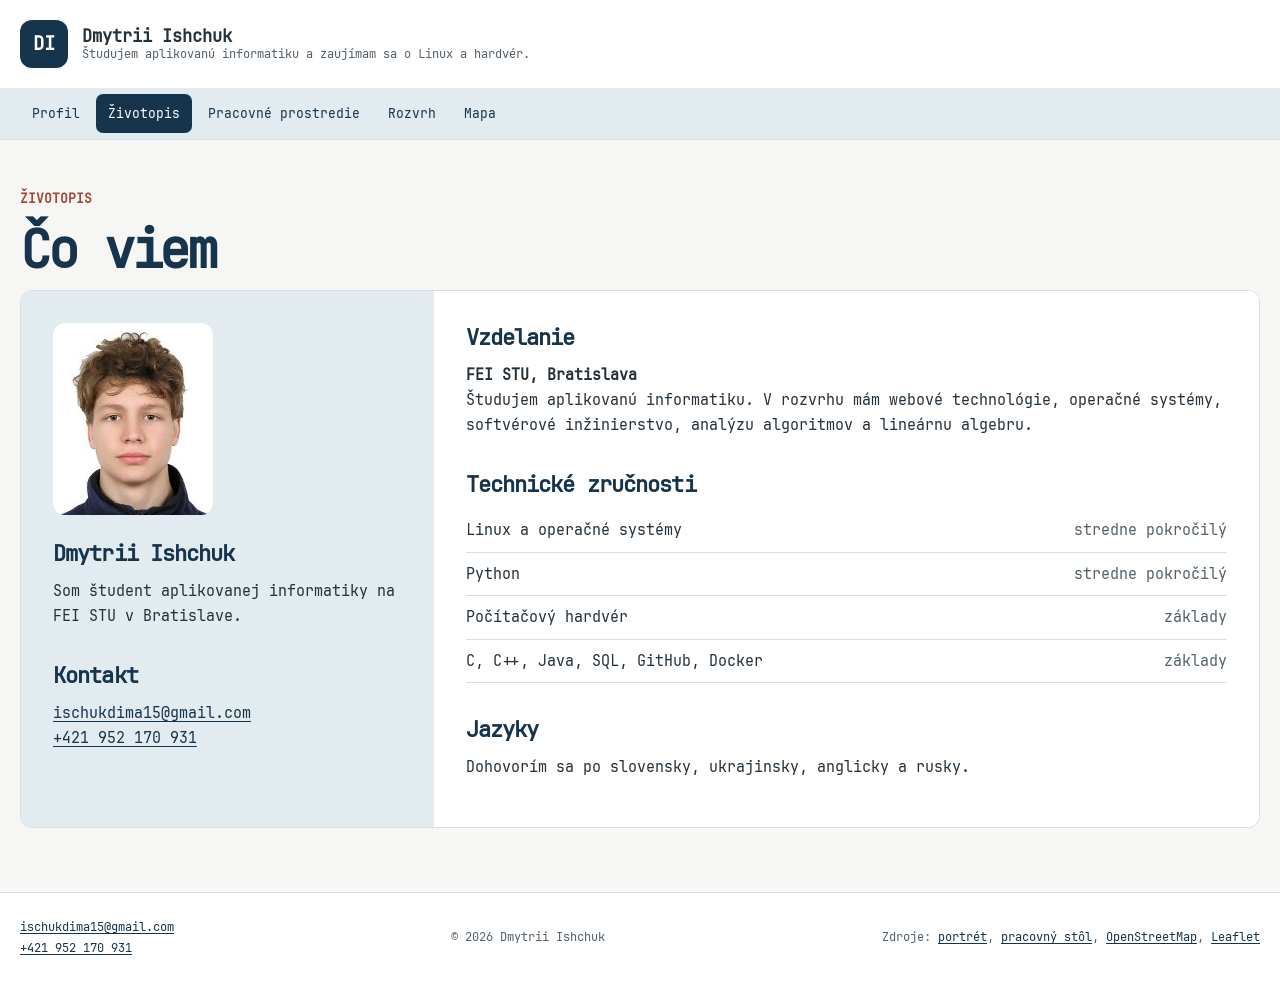
==== pages/cv.html @ 032d3a88 "Version 1.x , 25.09.2026, map.html needs to be done" ====
<!doctype html>
<html lang="sk">
<head>
  <meta charset="utf-8">
  <meta name="viewport" content="width=device-width, initial-scale=1">
  <meta name="description" content="Životopis Dmytriia Ishchuka: štúdium aplikovanej informatiky na FEI STU, technické zručnosti a jazyky.">
  <meta property="og:title" content="Dmytrii Ishchuk | Životopis">
  <meta property="og:description" content="Moje vzdelanie, technické zručnosti a jazyky.">
  <meta property="og:image" content="../img/me.jpeg">
  <title>Dmytrii Ishchuk | Životopis</title>
  <link rel="icon" type="image/png" href="../favicon.png">
  <link rel="stylesheet" href="../css/styles.css">
  <link rel="stylesheet" href="../css/print.css" media="print">
  <script src="../js/script.js" defer></script>
</head>
<body>
  <a class="skip-link" href="#content">Preskočiť na obsah</a>
  <header class="site-header">
    <div class="container masthead">
      <a class="brand" href="../index.html" aria-label="Dmytrii Ishchuk – úvodná stránka">
        <span class="monogram" aria-hidden="true">DI</span>
        <span class="brand-text"><strong>Dmytrii Ishchuk</strong><small>Študujem aplikovanú informatiku a zaujímam sa o Linux a hardvér.</small></span>
      </a>
    </div>
    <div class="navigation-bar">
      <div class="container navigation-inner">
        <button class="menu-button" type="button" aria-controls="main-nav" aria-expanded="false"><span aria-hidden="true">☰</span> Menu</button>
        <nav class="main-nav" id="main-nav" aria-label="Hlavná navigácia">
          <ul>
            <li><a href="../index.html">Profil</a></li>
            <li><a href="cv.html" aria-current="page">Životopis</a></li>
            <li><a href="workspace.html">Pracovné prostredie</a></li>
            <li><a href="schedule.html">Rozvrh</a></li>
            <li><a href="map.html">Mapa</a></li>
          </ul>
        </nav>
      </div>
    </div>
  </header>

  <main class="container" id="content">
    <p class="eyebrow">Životopis</p>
    <h1>Čo viem</h1>
    <div class="cv-layout">
      <aside class="cv-sidebar">
        <img class="cv-portrait" src="../img/me.jpeg" alt="Portrét Dmytriia Ishchuka" width="160" height="192" loading="lazy">
        <h2>Dmytrii Ishchuk</h2>
        <p>Som študent aplikovanej informatiky na FEI STU v Bratislave.</p>
        <h2>Kontakt</h2>
        <address>
          <a href="mailto:ischukdima15@gmail.com">ischukdima15@gmail.com</a>
          <a href="tel:+421952170931">+421 952 170 931</a>
        </address>
      </aside>
      <div class="cv-main">
        <section aria-labelledby="education-title">
          <h2 id="education-title">Vzdelanie</h2>
          <p><strong>FEI STU, Bratislava</strong><br>Študujem aplikovanú informatiku. V rozvrhu mám webové technológie, operačné systémy, softvérové inžinierstvo, analýzu algoritmov a lineárnu algebru.</p>
        </section>
        <section aria-labelledby="skills-title">
          <h2 id="skills-title">Technické zručnosti</h2>
          <ul class="skill-list">
            <li><span>Linux a operačné systémy</span><span>stredne pokročilý</span></li>
            <li><span>Python</span><span>stredne pokročilý</span></li>
            <li><span>Počítačový hardvér</span><span>základy</span></li>
            <li><span>C, C++, Java, SQL, GitHub, Docker</span><span>základy</span></li>
          </ul>
        </section>
        <section aria-labelledby="languages-title">
          <h2 id="languages-title">Jazyky</h2>
          <p>Dohovorím sa po slovensky, ukrajinsky, anglicky a rusky.</p>
        </section>
      </div>
    </div>
  </main>

  <footer class="site-footer">
    <div class="container footer-inner">
      <address><a href="mailto:ischukdima15@gmail.com">ischukdima15@gmail.com</a><a href="tel:+421952170931">+421 952 170 931</a></address>
      <p>© 2026 Dmytrii Ishchuk</p>
      <p>Zdroje: <a href="../img/me.jpeg">portrét</a>, <a href="../img/workspace.jpg">pracovný stôl</a>, <a href="https://www.openstreetmap.org/copyright">OpenStreetMap</a>, <a href="https://leafletjs.com/">Leaflet</a></p>
    </div>
  </footer>
</body>
</html>
---- css/styles.css ----
@font-face {
  font-family: "JetBrains Mono";
  src: url("../fonts/jetbrains-mono.woff2") format("woff2");
  font-style: normal;
  font-weight: 400;
  font-display: swap;
}

:root {
  --brand-primary: #17344d;
  --brand-secondary: #e2ebef;
  --accent: #a54631;
  --text: #24313b;
  --muted: #53616b;
  --background: #f6f7f5;
  --surface: #ffffff;
  --border: #d5dfe3;
  --physical: #e9eee4;
  --radius: 12px;
  --space: 1rem;
}

* {
  box-sizing: border-box;
}

html {
  scroll-behavior: smooth;
}

body {
  margin: 0;
  background: var(--background);
  color: var(--text);
  font-family: "JetBrains Mono", monospace;
  font-size: 0.94rem;
  line-height: 1.65;
}

a {
  color: var(--brand-primary);
  text-underline-offset: 0.2em;
}

a:hover {
  color: var(--accent);
}

button {
  font: inherit;
}

:focus-visible {
  outline: 3px solid var(--accent);
  outline-offset: 3px;
}

.container {
  width: min(calc(100% - 2rem), 1240px);
  margin-inline: auto;
}

.skip-link {
  position: absolute;
  top: -4rem;
  left: var(--space);
  z-index: 10;
  padding: 0.5rem 0.75rem;
  background: var(--brand-primary);
  color: var(--surface);
}

.skip-link:focus {
  top: 0.5rem;
}

.site-header {
  background: var(--surface);
  border-bottom: 1px solid var(--border);
}

.masthead {
  padding-block: 1.25rem;
}

.brand {
  display: inline-flex;
  align-items: center;
  gap: 0.9rem;
  color: var(--text);
  text-decoration: none;
}

.brand:hover {
  color: var(--brand-primary);
}

.monogram {
  display: grid;
  flex: 0 0 3rem;
  place-items: center;
  width: 3rem;
  height: 3rem;
  border-radius: var(--radius);
  background: var(--brand-primary);
  color: var(--surface);
  font-size: 1.2rem;
  font-weight: 700;
  line-height: 1;
}

.brand-text {
  display: grid;
  line-height: 1.35;
}

.brand-text strong {
  font-size: 1.05rem;
}

.brand-text small {
  color: var(--muted);
  font-size: 0.73rem;
}

.navigation-bar {
  background: var(--brand-secondary);
}

.navigation-inner {
  display: flex;
  align-items: center;
}

.menu-button {
  display: none;
  border: 0;
  background: transparent;
  color: var(--brand-primary);
  cursor: pointer;
}

.main-nav ul {
  display: flex;
  flex-wrap: wrap;
  gap: 0.25rem;
  margin: 0;
  padding: 0.35rem 0;
  list-style: none;
}

.main-nav a {
  display: block;
  padding: 0.55rem 0.75rem;
  border-radius: 7px;
  color: var(--brand-primary);
  font-size: 0.84rem;
  text-decoration: none;
}

.main-nav a:hover,
.main-nav a[aria-current="page"] {
  background: var(--brand-primary);
  color: var(--surface);
}

main {
  padding-block: 3rem 4rem;
}

h1,
h2,
p {
  margin-top: 0;
}

h1,
h2 {
  color: var(--brand-primary);
  line-height: 1.25;
}

h1 {
  margin-bottom: 0.5rem;
  font-size: clamp(2rem, 5vw, 3.25rem);
  letter-spacing: -0.06em;
}

h2 {
  font-size: 1.4rem;
  letter-spacing: -0.04em;
}

.eyebrow {
  margin-bottom: 0.5rem;
  color: var(--accent);
  font-size: 0.8rem;
  font-weight: 700;
  text-transform: uppercase;
}

.lead {
  margin-bottom: 2rem;
  color: var(--muted);
  font-size: 1.1rem;
}

.profile-section {
  max-width: 850px;
}

.profile-copy::after {
  display: block;
  clear: both;
  content: "";
}

.profile-copy p {
  max-width: 65ch;
}

.portrait {
  float: left;
  width: 160px;
  height: 192px;
  margin: 0 1.75rem 1rem 0;
  border-radius: var(--radius);
  object-fit: cover;
}

.interests-section {
  margin-top: 2rem;
}

.key-list {
  display: grid;
  grid-template-columns: repeat(3, minmax(0, 1fr));
  gap: var(--space);
  margin: 0;
  padding: 0;
  list-style: none;
}

.key-list li {
  padding: 1rem;
  border: 1px solid var(--border);
  border-radius: var(--radius);
  background: var(--surface);
}

.key-list li::before {
  margin-right: 0.5rem;
  color: var(--accent);
  content: "•";
}

.motto {
  max-width: 850px;
  margin-top: 2rem;
  padding: 1.25rem 1.5rem;
  border-left: 4px solid var(--accent);
  background: var(--brand-secondary);
  font-style: italic;
}

.motto p {
  margin: 0;
}

.site-footer {
  border-top: 1px solid var(--border);
  background: var(--surface);
  color: var(--muted);
  font-size: 0.78rem;
}

.footer-inner {
  display: flex;
  flex-wrap: wrap;
  align-items: center;
  justify-content: space-between;
  gap: 0.5rem 2rem;
  padding-block: 1.5rem;
}

.footer-inner address {
  display: grid;
  font-style: normal;
}

.footer-inner p {
  margin: 0;
}

.cv-layout {
  display: grid;
  grid-template-columns: minmax(230px, 1fr) 2fr;
  overflow: hidden;
  border: 1px solid var(--border);
  border-radius: var(--radius);
}

.cv-sidebar,
.cv-main {
  padding: 2rem;
}

.cv-sidebar {
  background: var(--brand-secondary);
}

.cv-sidebar h2,
.cv-main h2 {
  margin-bottom: 0.75rem;
}

.cv-sidebar h2:not(:first-of-type),
.cv-main section:not(:first-child) {
  margin-top: 2rem;
}

.cv-portrait {
  display: block;
  width: 160px;
  height: 192px;
  margin-bottom: 1.5rem;
  border-radius: var(--radius);
  object-fit: cover;
}

.cv-sidebar address {
  display: grid;
  font-style: normal;
  overflow-wrap: anywhere;
}

.cv-main {
  background: var(--surface);
}

.skill-list {
  margin: 0;
  padding: 0;
  list-style: none;
}

.skill-list li {
  display: flex;
  flex-wrap: wrap;
  justify-content: space-between;
  gap: 0.25rem 1rem;
  padding: 0.55rem 0;
  border-bottom: 1px solid var(--border);
}

.skill-list li span:last-child {
  color: var(--muted);
}

.workspace-figure {
  max-width: 600px;
  margin: 0 auto;
}

.workspace-photo {
  position: relative;
}

.workspace-photo > img {
  display: block;
  width: 100%;
  height: auto;
  border-radius: var(--radius);
}

.hotspot {
  appearance: none;
  position: absolute;
  z-index: 2;
  top: var(--spot-y);
  left: var(--spot-x);
  width: 2.5rem;
  height: 2.5rem;
  margin: 0;
  transform: translate(-50%, -50%);
  border: 3px solid var(--surface);
  border-radius: 50%;
  background: var(--brand-primary);
  box-shadow: 0 0 0 2px var(--brand-primary);
  cursor: pointer;
}

.hotspot:hover,
.hotspot:checked {
  background: var(--accent);
  box-shadow: 0 0 0 3px var(--accent);
}

.hotspot-panels {
  position: absolute;
  z-index: 1;
  inset: 0;
}

.hotspot-panel {
  position: absolute;
  visibility: hidden;
  width: min(19rem, 70%);
  padding: 0.9rem 1rem;
  border-radius: var(--radius);
  background: var(--brand-primary);
  color: var(--surface);
  opacity: 0;
}

.hotspot-panel h3 {
  margin: 0 0 0.25rem;
  font-size: 1rem;
}

.hotspot-panel p {
  margin: 0;
  font-size: 0.78rem;
}

.panel-monitor { top: 5%; left: 5%; }
.panel-keyboard { top: 44%; left: 5%; }
.panel-mouse { top: 46%; left: 5%; }
.panel-laptop { bottom: 4%; right: 4%; }
.panel-mat { top: 60%; left: 20%; }

#spot-monitor:checked ~ .hotspot-panels .panel-monitor,
#spot-keyboard:checked ~ .hotspot-panels .panel-keyboard,
#spot-mouse:checked ~ .hotspot-panels .panel-mouse,
#spot-laptop:checked ~ .hotspot-panels .panel-laptop,
#spot-mat:checked ~ .hotspot-panels .panel-mat {
  visibility: visible;
  opacity: 1;
}

.workspace-figure figcaption {
  margin-top: 0.75rem;
  color: var(--muted);
  font-size: 0.8rem;
}

.status-message {
  padding: 0.75rem 1rem;
  border-left: 4px solid var(--accent);
  background: var(--brand-secondary);
}

.filter-buttons {
  display: flex;
  flex-wrap: wrap;
  gap: 0.5rem;
  margin-bottom: 1rem;
}

.filter-buttons button {
  padding: 0.55rem 0.8rem;
  border: 1px solid var(--brand-primary);
  border-radius: 7px;
  background: var(--surface);
  color: var(--brand-primary);
  cursor: pointer;
}

.filter-buttons button:hover,
.filter-buttons button[aria-pressed="true"] {
  background: var(--brand-primary);
  color: var(--surface);
}

.table-scroll {
  overflow-x: auto;
  border: 1px solid var(--border);
  border-radius: var(--radius);
}

.schedule-table {
  width: 100%;
  min-width: 1200px;
  border-collapse: collapse;
  table-layout: fixed;
  font-size: 0.72rem;
  text-align: center;
}

.schedule-table caption {
  padding: 0.7rem;
  color: var(--muted);
  text-align: left;
}

.schedule-table th,
.schedule-table td {
  padding: 0.65rem 0.3rem;
  border: 1px solid var(--border);
  overflow-wrap: anywhere;
}

.schedule-table thead {
  background: var(--brand-primary);
  color: var(--surface);
}

.schedule-table tbody tr:nth-of-type(even) {
  background: var(--brand-secondary);
}

.schedule-table tbody th {
  color: var(--brand-primary);
  text-align: left;
}

.schedule-table .free {
  color: var(--muted);
}

.schedule-table .lecture {
  background: var(--brand-secondary);
}

.schedule-table .exercise {
  background: var(--surface);
}

.schedule-table .physical {
  background: var(--physical);
}

.schedule-table .lesson {
  font-weight: 700;
}

.schedule-table .lesson small {
  font-weight: 400;
}

.schedule-table .is-current {
  outline: 3px solid var(--accent);
  outline-offset: -3px;
}

.schedule-table .is-filtered {
  background: var(--background);
}

.schedule-table .is-filtered .lesson-content {
  visibility: hidden;
}

.semester-section {
  margin-top: 2.5rem;
}

.semester-section p {
  margin-bottom: 0.5rem;
}

.semester-section progress {
  width: min(100%, 500px);
  height: 1rem;
  accent-color: var(--accent);
}

.semester-section output {
  margin-left: 0.5rem;
}

.map-controls {
  display: grid;
  grid-template-columns: repeat(2, minmax(0, 1fr));
  gap: var(--space);
  margin-block: 1.5rem;
}

.map-controls label {
  display: grid;
  gap: 0.3rem;
  font-weight: 700;
}

.map-controls select {
  width: 100%;
  padding: 0.65rem;
  border: 1px solid var(--border);
  border-radius: 7px;
  background: var(--surface);
  color: var(--text);
  font: inherit;
}

#map {
  height: 480px;
  border: 1px solid var(--border);
  border-radius: var(--radius);
}

@media (max-width: 768px) {
  .navigation-inner {
    display: block;
  }

  .menu-button {
    display: block;
    padding: 0.7rem 0.25rem;
  }

  .main-nav {
    display: none;
  }

  .main-nav.is-open {
    display: block;
  }

  .main-nav ul {
    display: block;
    padding: 0 0 0.5rem;
  }

  .main-nav a {
    padding: 0.65rem 0.75rem;
  }

  main {
    padding-block: 2rem 3rem;
  }

  .key-list {
    grid-template-columns: 1fr;
  }

  .brand-text small {
    max-width: 28ch;
  }

  .portrait {
    float: none;
    width: 160px;
    height: 192px;
    margin: 0 0 1rem;
  }

  .cv-layout {
    grid-template-columns: 1fr;
  }

  .cv-sidebar,
  .cv-main {
    padding: 1.5rem;
  }

  .workspace-photo {
    margin-bottom: 10rem;
  }

  .hotspot-panels {
    top: 100%;
    bottom: auto;
    height: 10rem;
  }

  .hotspot-panel {
    inset: 0;
    width: 100%;
    border-radius: 0 0 var(--radius) var(--radius);
  }

  .map-controls {
    grid-template-columns: 1fr;
  }

  #map {
    height: 360px;
  }
}

@media (prefers-reduced-motion: reduce) {
  html {
    scroll-behavior: auto;
  }
}
---- css/print.css ----
@media print {
  @page {
    size: A4;
    margin: 12mm;
  }

  body {
    background: white;
    color: black;
    font-size: 9pt;
  }

  .site-header {
    border: 0;
  }

  .monogram {
    border: 1px solid black;
    background: white;
    color: black;
  }

  h1,
  h2,
  .eyebrow {
    color: black;
  }

  .navigation-bar,
  .menu-button,
  .site-footer,
  .skip-link {
    display: none;
  }

  .masthead,
  main {
    padding-block: 0 8mm;
  }

  h1 {
    font-size: 20pt;
  }

  h2 {
    font-size: 12pt;
  }

  .cv-layout {
    grid-template-columns: 32% 68%;
    border: 0;
  }

  .cv-sidebar,
  .cv-main {
    padding: 5mm;
    background: white;
  }

  .cv-portrait {
    width: 100px;
    height: 120px;
  }

  .cv-sidebar h2:not(:first-of-type),
  .cv-main section:not(:first-child) {
    margin-top: 5mm;
  }
}
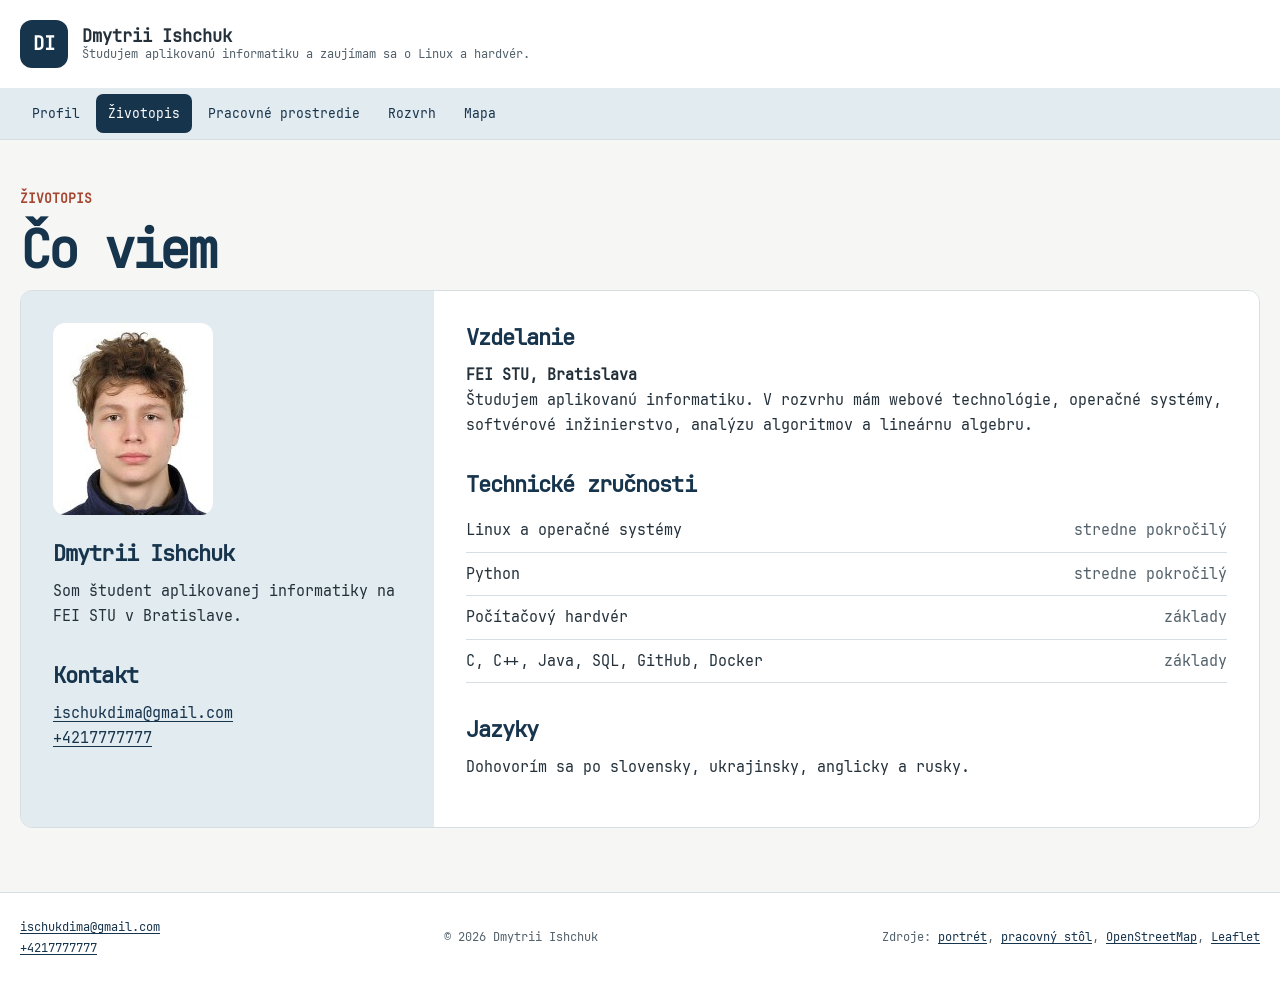
==== commit 88630f32: "Update contact details across the site" ====
--- a/pages/cv.html
+++ b/pages/cv.html
@@ -48,8 +48,8 @@
         <p>Som študent aplikovanej informatiky na FEI STU v Bratislave.</p>
         <h2>Kontakt</h2>
         <address>
-          <a href="mailto:ischukdima15@gmail.com">ischukdima15@gmail.com</a>
-          <a href="tel:+421952170931">+421 952 170 931</a>
+          <a href="mailto:ischukdima@gmail.com">ischukdima@gmail.com</a>
+          <a href="tel:+4217777777">+4217777777</a>
         </address>
       </aside>
       <div class="cv-main">
@@ -76,7 +76,7 @@
 
   <footer class="site-footer">
     <div class="container footer-inner">
-      <address><a href="mailto:ischukdima15@gmail.com">ischukdima15@gmail.com</a><a href="tel:+421952170931">+421 952 170 931</a></address>
+      <address><a href="mailto:ischukdima@gmail.com">ischukdima@gmail.com</a><a href="tel:+4217777777">+4217777777</a></address>
       <p>© 2026 Dmytrii Ishchuk</p>
       <p>Zdroje: <a href="../img/me.jpeg">portrét</a>, <a href="../img/workspace.jpg">pracovný stôl</a>, <a href="https://www.openstreetmap.org/copyright">OpenStreetMap</a>, <a href="https://leafletjs.com/">Leaflet</a></p>
     </div>
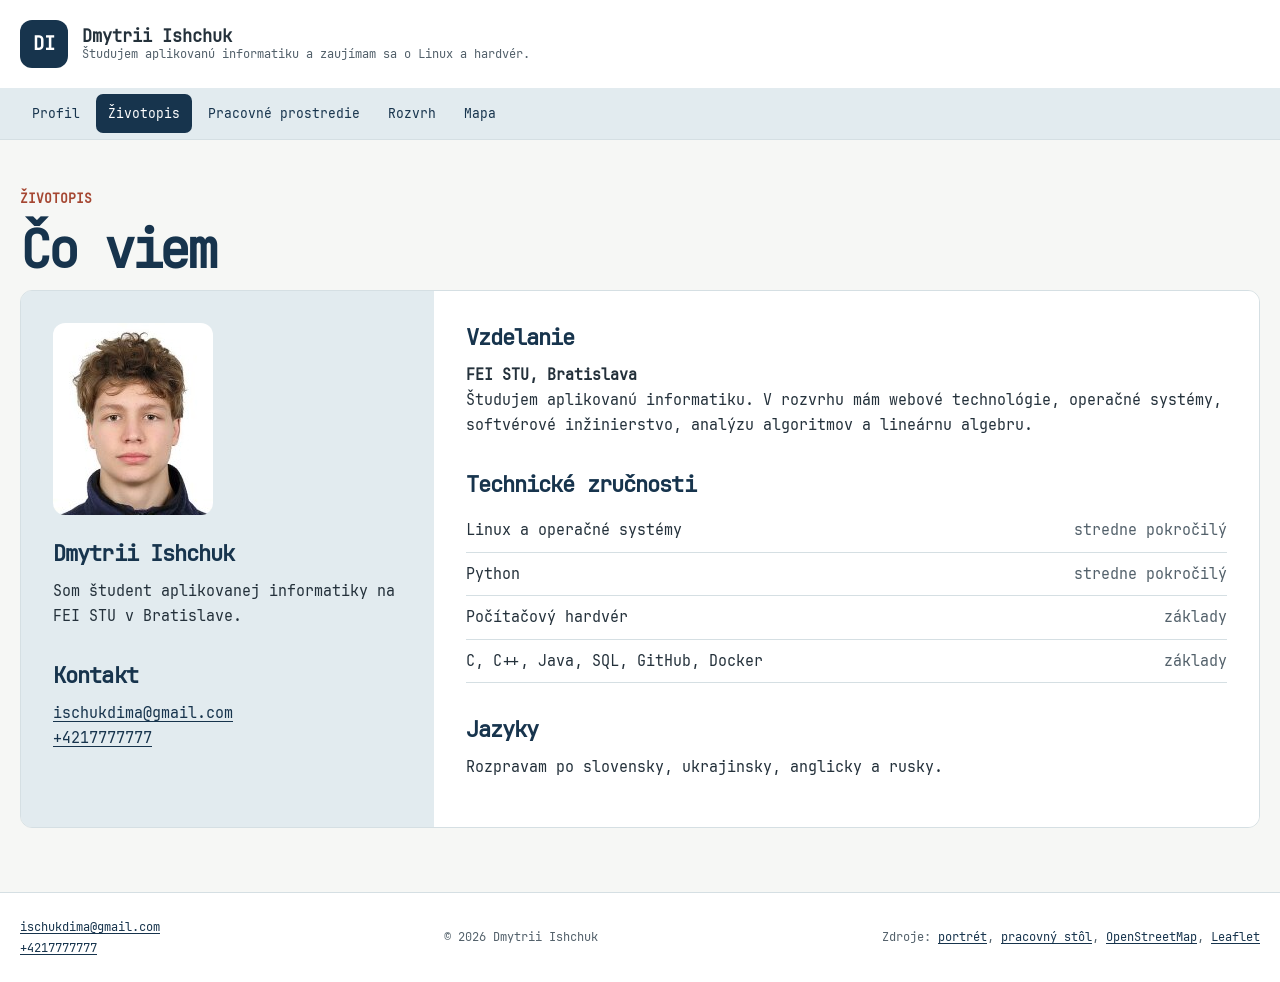
==== commit b1890fd6: "Update text" ====
--- a/pages/cv.html
+++ b/pages/cv.html
@@ -68,7 +68,7 @@
         </section>
         <section aria-labelledby="languages-title">
           <h2 id="languages-title">Jazyky</h2>
-          <p>Dohovorím sa po slovensky, ukrajinsky, anglicky a rusky.</p>
+          <p>Rozpravam po slovensky, ukrajinsky, anglicky a rusky.</p>
         </section>
       </div>
     </div>
